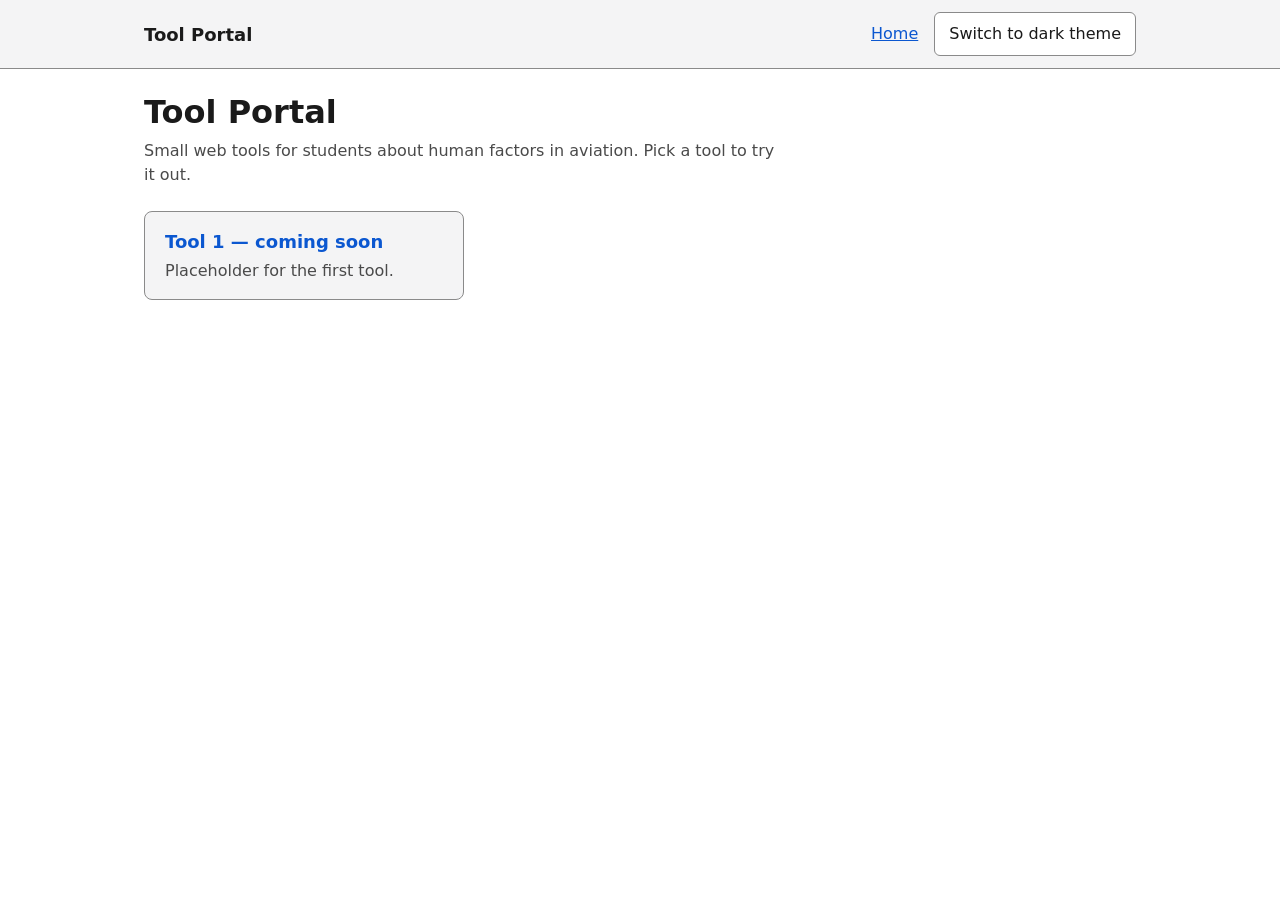
==== index.html @ f7bd2b63 "Build phase 1 portal with placeholder tool and theme toggle Add the homepage, shared header with Hom" ====
<!doctype html>
<html lang="en" data-theme="light">
<head>
  <meta charset="utf-8">
  <meta name="viewport" content="width=device-width, initial-scale=1">
  <title>Tool Portal</title>
  <link rel="stylesheet" href="css/styles.css">
  <script src="js/theme.js"></script>
</head>
<body>
  <header class="site-header">
    <div class="container">
      <a class="site-name" href="index.html">Tool Portal</a>
      <nav class="site-nav" aria-label="Main">
        <a href="index.html" aria-current="page">Home</a>
        <button type="button" id="theme-toggle" class="theme-toggle">Switch to dark theme</button>
      </nav>
    </div>
  </header>

  <main class="container">
    <h1>Tool Portal</h1>
    <p class="intro">Small web tools for students about human factors in aviation. Pick a tool to try it out.</p>

    <ul class="tool-grid">
      <li>
        <a class="tool-card" href="tools/tool-1/index.html">
          <span class="tool-card-title">Tool 1 — coming soon</span>
          <span class="tool-card-text">Placeholder for the first tool.</span>
        </a>
      </li>
    </ul>
  </main>
</body>
</html>
---- css/styles.css ----
/* Shared styles for the portal and every tool page.
   Simple and neutral for now; the visual design comes later. */

/* ---------- Theme colors ---------- */
:root,
:root[data-theme="light"] {
  --bg: #ffffff;
  --surface: #f4f4f5;
  --text: #1a1a1a;
  --text-muted: #4a4a4a;
  --border: #8a8a8a;
  --link: #0b57d0;
  --focus: #0b57d0;
  color-scheme: light;
}

:root[data-theme="dark"] {
  --bg: #121212;
  --surface: #1f1f1f;
  --text: #f0f0f0;
  --text-muted: #c4c4c4;
  --border: #8a8a8a;
  --link: #8ab4f8;
  --focus: #8ab4f8;
  color-scheme: dark;
}

/* ---------- Base ---------- */
*,
*::before,
*::after {
  box-sizing: border-box;
}

body {
  margin: 0;
  background: var(--bg);
  color: var(--text);
  font-family: system-ui, -apple-system, "Segoe UI", Roboto, sans-serif;
  font-size: 1rem;
  line-height: 1.5;
}

a {
  color: var(--link);
}

:focus-visible {
  outline: 3px solid var(--focus);
  outline-offset: 2px;
}

.container {
  width: 100%;
  max-width: 64rem;
  margin: 0 auto;
  padding: 0 1rem;
}

/* ---------- Header (same on every page) ---------- */
.site-header {
  border-bottom: 1px solid var(--border);
  background: var(--surface);
}

.site-header .container {
  display: flex;
  flex-wrap: wrap;
  align-items: center;
  justify-content: space-between;
  gap: 0.5rem 1rem;
  padding-top: 0.75rem;
  padding-bottom: 0.75rem;
}

.site-name {
  font-size: 1.125rem;
  font-weight: 700;
  color: var(--text);
  text-decoration: none;
}

.site-nav {
  display: flex;
  align-items: center;
  gap: 1rem;
}

.theme-toggle {
  min-height: 44px;
  padding: 0.5rem 0.875rem;
  border: 1px solid var(--border);
  border-radius: 6px;
  background: var(--bg);
  color: var(--text);
  font: inherit;
  cursor: pointer;
}

/* ---------- Main content ---------- */
main.container {
  padding-top: 1.5rem;
  padding-bottom: 3rem;
}

h1 {
  font-size: 1.75rem;
  line-height: 1.2;
  margin: 0 0 0.5rem;
}

.intro {
  color: var(--text-muted);
  margin: 0 0 1.5rem;
  max-width: 40rem;
}

/* ---------- Tool cards ---------- */
.tool-grid {
  display: grid;
  grid-template-columns: 1fr; /* phone */
  gap: 1rem;
  margin: 0;
  padding: 0;
  list-style: none;
}

.tool-card {
  display: block;
  height: 100%;
  padding: 1rem 1.25rem;
  border: 1px solid var(--border);
  border-radius: 8px;
  background: var(--surface);
  color: var(--text);
  text-decoration: none;
}

.tool-card:hover .tool-card-title {
  text-decoration: underline;
}

.tool-card-title {
  display: block;
  font-size: 1.125rem;
  font-weight: 700;
  color: var(--link);
  margin-bottom: 0.25rem;
}

.tool-card-text {
  display: block;
  color: var(--text-muted);
}

/* Tablet */
@media (min-width: 640px) {
  .tool-grid {
    grid-template-columns: repeat(2, 1fr);
  }

  h1 {
    font-size: 2rem;
  }
}

/* Desktop */
@media (min-width: 1024px) {
  .tool-grid {
    grid-template-columns: repeat(3, 1fr);
  }
}
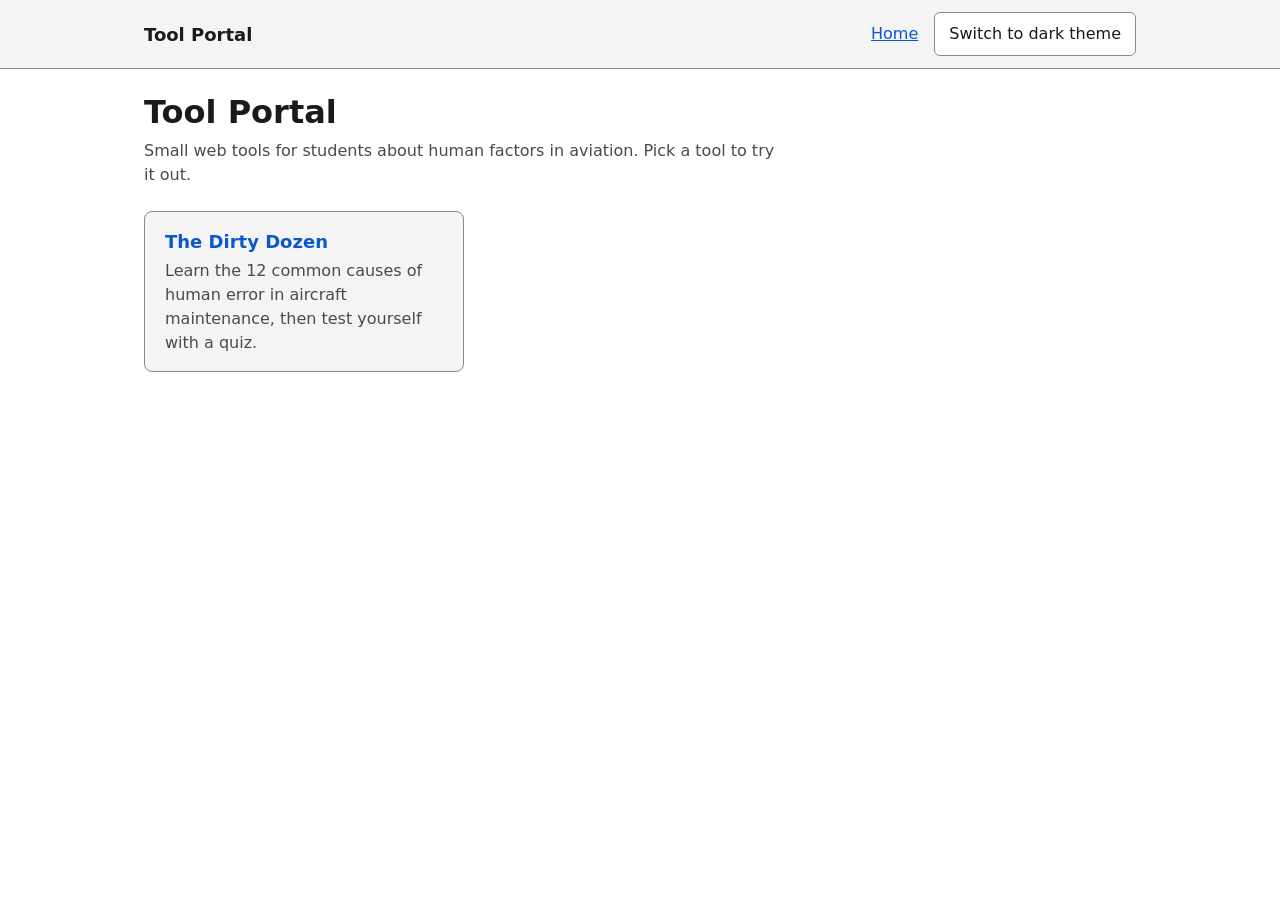
==== commit 2f26b67d: "Add Dirty Dozen tool, replacing the Tool 1 placeholder Study cards for the 12 factors, then a 12-que" ====
--- a/index.html
+++ b/index.html
@@ -24,9 +24,9 @@
 
     <ul class="tool-grid">
       <li>
-        <a class="tool-card" href="tools/tool-1/index.html">
-          <span class="tool-card-title">Tool 1 — coming soon</span>
-          <span class="tool-card-text">Placeholder for the first tool.</span>
+        <a class="tool-card" href="tools/dirty-dozen/index.html">
+          <span class="tool-card-title">The Dirty Dozen</span>
+          <span class="tool-card-text">Learn the 12 common causes of human error in aircraft maintenance, then test yourself with a quiz.</span>
         </a>
       </li>
     </ul>
--- a/css/styles.css
+++ b/css/styles.css
@@ -11,6 +11,8 @@
   --border: #8a8a8a;
   --link: #0b57d0;
   --focus: #0b57d0;
+  --ok: #146c2e;
+  --bad: #c5221f;
   color-scheme: light;
 }
 
@@ -22,6 +24,8 @@
   --border: #8a8a8a;
   --link: #8ab4f8;
   --focus: #8ab4f8;
+  --ok: #7ee2a8;
+  --bad: #ff9b94;
   color-scheme: dark;
 }
 
@@ -97,6 +101,25 @@
   cursor: pointer;
 }
 
+/* ---------- Buttons ---------- */
+.btn {
+  min-height: 44px;
+  padding: 0.5rem 1.25rem;
+  border: 1px solid var(--text);
+  border-radius: 6px;
+  background: var(--text);
+  color: var(--bg);
+  font: inherit;
+  font-weight: 600;
+  cursor: pointer;
+}
+
+.btn-secondary {
+  border-color: var(--border);
+  background: var(--bg);
+  color: var(--text);
+}
+
 /* ---------- Main content ---------- */
 main.container {
   padding-top: 1.5rem;
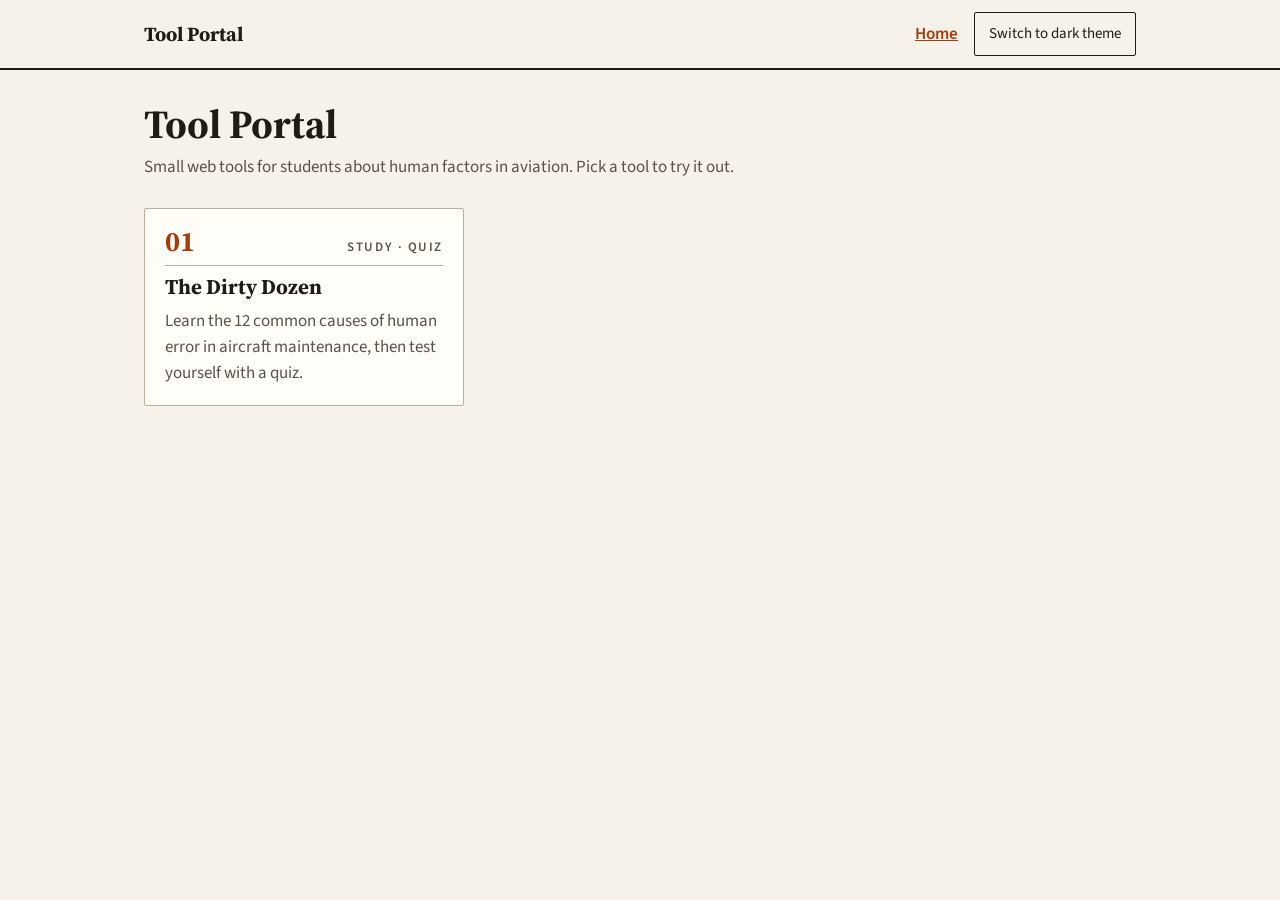
==== commit 27f674d9: "Apply the Field Manual visual design Warm paper and ink colors with safety orange as the accent, Sou" ====
--- a/index.html
+++ b/index.html
@@ -4,6 +4,9 @@
   <meta charset="utf-8">
   <meta name="viewport" content="width=device-width, initial-scale=1">
   <title>Tool Portal</title>
+  <link rel="preconnect" href="https://fonts.googleapis.com">
+  <link rel="preconnect" href="https://fonts.gstatic.com" crossorigin>
+  <link rel="stylesheet" href="https://fonts.googleapis.com/css2?family=Source+Sans+3:wght@400;600&family=Source+Serif+4:opsz,wght@8..60,700&display=swap">
   <link rel="stylesheet" href="css/styles.css">
   <script src="js/theme.js"></script>
 </head>
@@ -25,6 +28,10 @@
     <ul class="tool-grid">
       <li>
         <a class="tool-card" href="tools/dirty-dozen/index.html">
+          <span class="tool-card-meta">
+            <span class="tool-card-number">01</span>
+            <span class="label">Study · Quiz</span>
+          </span>
           <span class="tool-card-title">The Dirty Dozen</span>
           <span class="tool-card-text">Learn the 12 common causes of human error in aircraft maintenance, then test yourself with a quiz.</span>
         </a>
--- a/css/styles.css
+++ b/css/styles.css
@@ -1,32 +1,41 @@
 /* Shared styles for the portal and every tool page.
-   Simple and neutral for now; the visual design comes later. */
-
-/* ---------- Theme colors ---------- */
+   Visual design: "Field Manual" — warm paper, black ink, ruled lines,
+   numbered sections and safety orange as the single accent. */
+
+/* ---------- Theme colors and fonts ---------- */
 :root,
 :root[data-theme="light"] {
-  --bg: #ffffff;
-  --surface: #f4f4f5;
-  --text: #1a1a1a;
-  --text-muted: #4a4a4a;
-  --border: #8a8a8a;
-  --link: #0b57d0;
-  --focus: #0b57d0;
-  --ok: #146c2e;
-  --bad: #c5221f;
+  --bg: #f6f2e9;          /* paper */
+  --surface: #fffdf8;     /* card */
+  --text: #1f1c17;        /* ink */
+  --text-muted: #5a5246;
+  --border: #b9af9c;      /* decorative lines */
+  --control: #857a68;     /* borders of buttons and answer choices */
+  --link: #a63c0b;        /* safety orange */
+  --focus: #a63c0b;
+  --ok: #2f6b3a;
+  --bad: #a63c0b;
   color-scheme: light;
 }
 
 :root[data-theme="dark"] {
-  --bg: #121212;
-  --surface: #1f1f1f;
-  --text: #f0f0f0;
-  --text-muted: #c4c4c4;
-  --border: #8a8a8a;
-  --link: #8ab4f8;
-  --focus: #8ab4f8;
-  --ok: #7ee2a8;
-  --bad: #ff9b94;
+  --bg: #1b1915;
+  --surface: #25221d;
+  --text: #f2ede2;
+  --text-muted: #bdb3a3;
+  --border: #3a352d;
+  --control: #8c8273;
+  --link: #ff9461;
+  --focus: #ff9461;
+  --ok: #8fd3a0;
+  --bad: #ff9461;
   color-scheme: dark;
+}
+
+:root {
+  --font-body: "Source Sans 3", "Segoe UI", system-ui, sans-serif;
+  --font-heading: "Source Serif 4", Georgia, "Times New Roman", serif;
+  --radius: 2px;
 }
 
 /* ---------- Base ---------- */
@@ -40,9 +49,16 @@
   margin: 0;
   background: var(--bg);
   color: var(--text);
-  font-family: system-ui, -apple-system, "Segoe UI", Roboto, sans-serif;
-  font-size: 1rem;
-  line-height: 1.5;
+  font-family: var(--font-body);
+  font-size: 1.0625rem;
+  line-height: 1.55;
+}
+
+h1,
+h2,
+h3 {
+  font-family: var(--font-heading);
+  font-weight: 700;
 }
 
 a {
@@ -61,10 +77,19 @@
   padding: 0 1rem;
 }
 
+/* Small uppercase label, used for section names and progress. */
+.label {
+  font-size: 0.8125rem;
+  font-weight: 600;
+  letter-spacing: 0.12em;
+  text-transform: uppercase;
+  color: var(--text-muted);
+}
+
 /* ---------- Header (same on every page) ---------- */
 .site-header {
-  border-bottom: 1px solid var(--border);
-  background: var(--surface);
+  border-bottom: 2px solid var(--text);
+  background: var(--bg);
 }
 
 .site-header .container {
@@ -78,7 +103,8 @@
 }
 
 .site-name {
-  font-size: 1.125rem;
+  font-family: var(--font-heading);
+  font-size: 1.25rem;
   font-weight: 700;
   color: var(--text);
   text-decoration: none;
@@ -88,16 +114,21 @@
   display: flex;
   align-items: center;
   gap: 1rem;
+}
+
+.site-nav a {
+  font-weight: 600;
 }
 
 .theme-toggle {
   min-height: 44px;
   padding: 0.5rem 0.875rem;
-  border: 1px solid var(--border);
-  border-radius: 6px;
-  background: var(--bg);
+  border: 1px solid var(--text);
+  border-radius: var(--radius);
+  background: transparent;
   color: var(--text);
   font: inherit;
+  font-size: 0.9375rem;
   cursor: pointer;
 }
 
@@ -106,7 +137,7 @@
   min-height: 44px;
   padding: 0.5rem 1.25rem;
   border: 1px solid var(--text);
-  border-radius: 6px;
+  border-radius: var(--radius);
   background: var(--text);
   color: var(--bg);
   font: inherit;
@@ -115,26 +146,25 @@
 }
 
 .btn-secondary {
-  border-color: var(--border);
-  background: var(--bg);
+  background: transparent;
   color: var(--text);
 }
 
 /* ---------- Main content ---------- */
 main.container {
-  padding-top: 1.5rem;
+  padding-top: 2rem;
   padding-bottom: 3rem;
 }
 
 h1 {
-  font-size: 1.75rem;
-  line-height: 1.2;
+  font-size: 2rem;
+  line-height: 1.1;
   margin: 0 0 0.5rem;
 }
 
 .intro {
   color: var(--text-muted);
-  margin: 0 0 1.5rem;
+  margin: 0 0 1.75rem;
   max-width: 40rem;
 }
 
@@ -149,30 +179,52 @@
 }
 
 .tool-card {
-  display: block;
+  display: flex;
+  flex-direction: column;
+  gap: 0.5rem;
   height: 100%;
-  padding: 1rem 1.25rem;
+  padding: 1.125rem 1.25rem;
   border: 1px solid var(--border);
-  border-radius: 8px;
+  border-radius: var(--radius);
   background: var(--surface);
   color: var(--text);
   text-decoration: none;
+}
+
+.tool-card:hover {
+  border-color: var(--text);
 }
 
 .tool-card:hover .tool-card-title {
   text-decoration: underline;
 }
 
+/* Number + label row at the top of a card, above a ruled line. */
+.tool-card-meta {
+  display: flex;
+  justify-content: space-between;
+  align-items: baseline;
+  gap: 1rem;
+  padding-bottom: 0.5rem;
+  border-bottom: 1px solid var(--border);
+}
+
+.tool-card-number {
+  font-family: var(--font-heading);
+  font-size: 1.75rem;
+  font-weight: 700;
+  line-height: 1;
+  color: var(--link);
+}
+
 .tool-card-title {
-  display: block;
-  font-size: 1.125rem;
-  font-weight: 700;
-  color: var(--link);
-  margin-bottom: 0.25rem;
+  font-family: var(--font-heading);
+  font-size: 1.3125rem;
+  font-weight: 700;
+  line-height: 1.2;
 }
 
 .tool-card-text {
-  display: block;
   color: var(--text-muted);
 }
 
@@ -183,7 +235,7 @@
   }
 
   h1 {
-    font-size: 2rem;
+    font-size: 2.5rem;
   }
 }
 
